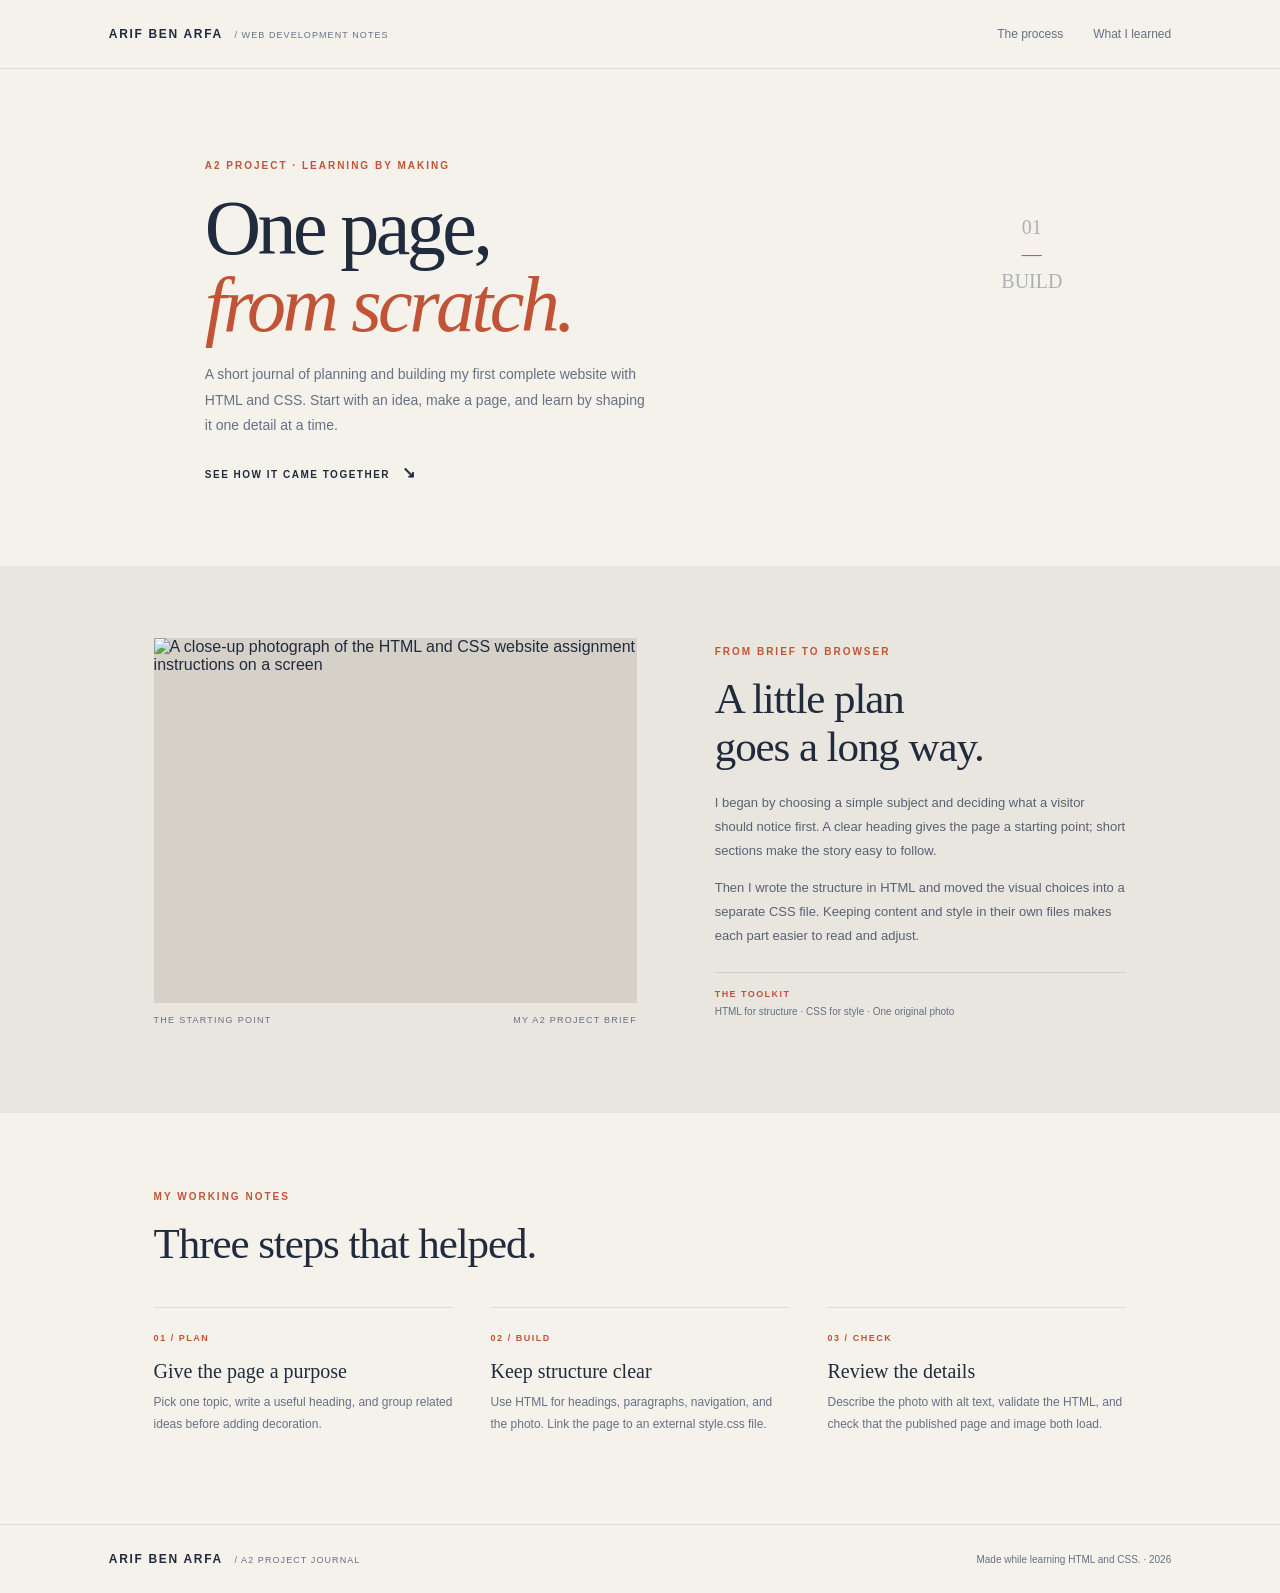
==== a2/index.html @ 4dd0fcff "Add A2 website HTML and CSS" ====
<!doctype html>
<!-- Created by Arif Ben Arfa -->
<html lang="en">
<head>
  <meta charset="utf-8">
  <meta name="viewport" content="width=device-width, initial-scale=1">
  <meta name="description" content="A short journal about planning and building my first website with HTML and CSS.">
  <title>One Page, From Scratch | Arif Ben Arfa</title>
  <link rel="stylesheet" href="style.css">
</head>
<body>
  <header class="site-header">
    <a class="wordmark" href="index.html" aria-label="Arif Ben Arfa home">ARIF BEN ARFA<span> / WEB DEVELOPMENT NOTES</span></a>
    <nav aria-label="Main navigation">
      <a href="#process">The process</a>
      <a href="#lessons">What I learned</a>
    </nav>
  </header>

  <main>
    <section class="hero" aria-labelledby="page-title">
      <p class="eyebrow">A2 PROJECT · LEARNING BY MAKING</p>
      <h1 id="page-title">One page,<br><em>from scratch.</em></h1>
      <p class="intro">A short journal of planning and building my first complete website with HTML and CSS. Start with an idea, make a page, and learn by shaping it one detail at a time.</p>
      <a class="text-link" href="#process">SEE HOW IT CAME TOGETHER <span aria-hidden="true">↘</span></a>
      <div class="hero-mark" aria-hidden="true">01<br><span>—</span><br>BUILD</div>
    </section>

    <div class="feature" id="process">
      <figure class="photo-card">
        <img src="images/assignment-brief.jpg" alt="A close-up photograph of the HTML and CSS website assignment instructions on a screen">
        <figcaption><span>THE STARTING POINT</span><span>MY A2 PROJECT BRIEF</span></figcaption>
      </figure>
      <article class="story">
        <p class="eyebrow">FROM BRIEF TO BROWSER</p>
        <h2 id="process-title">A little plan<br>goes a long way.</h2>
        <p>I began by choosing a simple subject and deciding what a visitor should notice first. A clear heading gives the page a starting point; short sections make the story easy to follow.</p>
        <p>Then I wrote the structure in HTML and moved the visual choices into a separate CSS file. Keeping content and style in their own files makes each part easier to read and adjust.</p>
        <div class="route"><span>THE TOOLKIT</span><span>HTML for structure · CSS for style · One original photo</span></div>
      </article>
    </div>

    <section class="notes" id="lessons" aria-labelledby="lessons-title">
      <p class="eyebrow">MY WORKING NOTES</p>
      <h2 id="lessons-title">Three steps that helped.</h2>
      <div class="note-grid">
        <article><span class="note-number">01 / PLAN</span><h3>Give the page a purpose</h3><p>Pick one topic, write a useful heading, and group related ideas before adding decoration.</p></article>
        <article><span class="note-number">02 / BUILD</span><h3>Keep structure clear</h3><p>Use HTML for headings, paragraphs, navigation, and the photo. Link the page to an external style.css file.</p></article>
        <article><span class="note-number">03 / CHECK</span><h3>Review the details</h3><p>Describe the photo with alt text, validate the HTML, and check that the published page and image both load.</p></article>
      </div>
    </section>
  </main>

  <footer class="site-footer"><a class="wordmark" href="#page-title">ARIF BEN ARFA<span> / A2 PROJECT JOURNAL</span></a><p>Made while learning HTML and CSS. · <span>2026</span></p></footer>
</body>
</html>
---- a2/style.css ----
/* Created by Arif Ben Arfa */

:root {
  color-scheme: light;
  --ink: #202b3d;
  --muted: #667183;
  --paper: #f5f2ec;
  --accent: #c15436;
  --line: #dedbd3;
}

* { box-sizing: border-box; }
html { scroll-behavior: smooth; }
body { margin: 0; background: var(--paper); color: var(--ink); font-family: Arial, Helvetica, sans-serif; }
a { color: inherit; }
.site-header, .site-footer { display: flex; align-items: center; justify-content: space-between; padding: 27px 8.5%; }
.site-header { border-bottom: 1px solid var(--line); }
.wordmark { font-size: 12px; font-weight: 700; letter-spacing: .14em; text-decoration: none; }
.wordmark span { margin-left: 8px; color: var(--muted); font-size: 9px; font-weight: 500; letter-spacing: .12em; }
nav { display: flex; gap: 30px; }
nav a { color: var(--muted); font-size: 12px; text-decoration: none; }
nav a:hover, .text-link:hover { color: var(--accent); }
.hero { position: relative; min-height: 470px; padding: 91px 16% 84px; overflow: hidden; }
.eyebrow { margin: 0 0 18px; color: var(--accent); font-size: 10px; font-weight: 700; letter-spacing: .2em; }
h1, h2, h3, p { margin-top: 0; }
h1, h2 { font-family: Georgia, 'Times New Roman', serif; font-weight: 500; }
h1 { margin-bottom: 19px; font-size: 78px; letter-spacing: -.045em; line-height: .99; }
h1 em { color: var(--accent); }
.intro { max-width: 440px; margin-bottom: 25px; color: var(--muted); font-size: 14px; line-height: 1.8; }
.text-link { color: var(--ink); font-size: 10px; font-weight: 700; letter-spacing: .15em; text-decoration: none; }
.text-link span { padding-left: 8px; font-size: 16px; }
.hero-mark { position: absolute; top: 145px; right: 17%; color: #adb1b7; font-family: Georgia, 'Times New Roman', serif; font-size: 20px; line-height: 1.35; text-align: center; }
.hero-mark span { color: var(--accent); }
.feature { display: grid; grid-template-columns: 1.08fr .92fr; gap: 8%; align-items: center; padding: 72px 12% 88px; background: #e9e6df; }
.photo-card { margin: 0; }
.photo-card img { display: block; width: 100%; height: 365px; background: #d6d1c8; object-fit: cover; }
.photo-card figcaption { display: flex; justify-content: space-between; margin-top: 12px; color: var(--muted); font-size: 9px; letter-spacing: .14em; }
.story h2, .notes h2 { margin-bottom: 20px; font-size: 43px; letter-spacing: -.025em; line-height: 1.12; }
.story > p:not(.eyebrow) { color: #586273; font-size: 13px; line-height: 1.85; }
.route { display: flex; flex-direction: column; gap: 7px; margin-top: 24px; padding-top: 16px; border-top: 1px solid #d2cec6; color: var(--muted); font-size: 10px; }
.route span:first-child { color: var(--accent); font-size: 9px; font-weight: 700; letter-spacing: .16em; }
.notes { padding: 78px 12% 89px; }
.notes h2 { margin-bottom: 39px; }
.note-grid { display: grid; grid-template-columns: repeat(3, 1fr); gap: 38px; }
.note-grid article { padding-top: 19px; border-top: 1px solid var(--line); }
.note-number { color: var(--accent); font-size: 9px; font-weight: 700; letter-spacing: .17em; }
.note-grid h3 { margin: 15px 0 9px; font-family: Georgia, 'Times New Roman', serif; font-size: 20px; font-weight: 500; }
.note-grid p { margin-bottom: 0; color: var(--muted); font-size: 12px; line-height: 1.8; }
.site-footer { border-top: 1px solid var(--line); }
.site-footer p { margin: 0; color: var(--muted); font-size: 10px; }
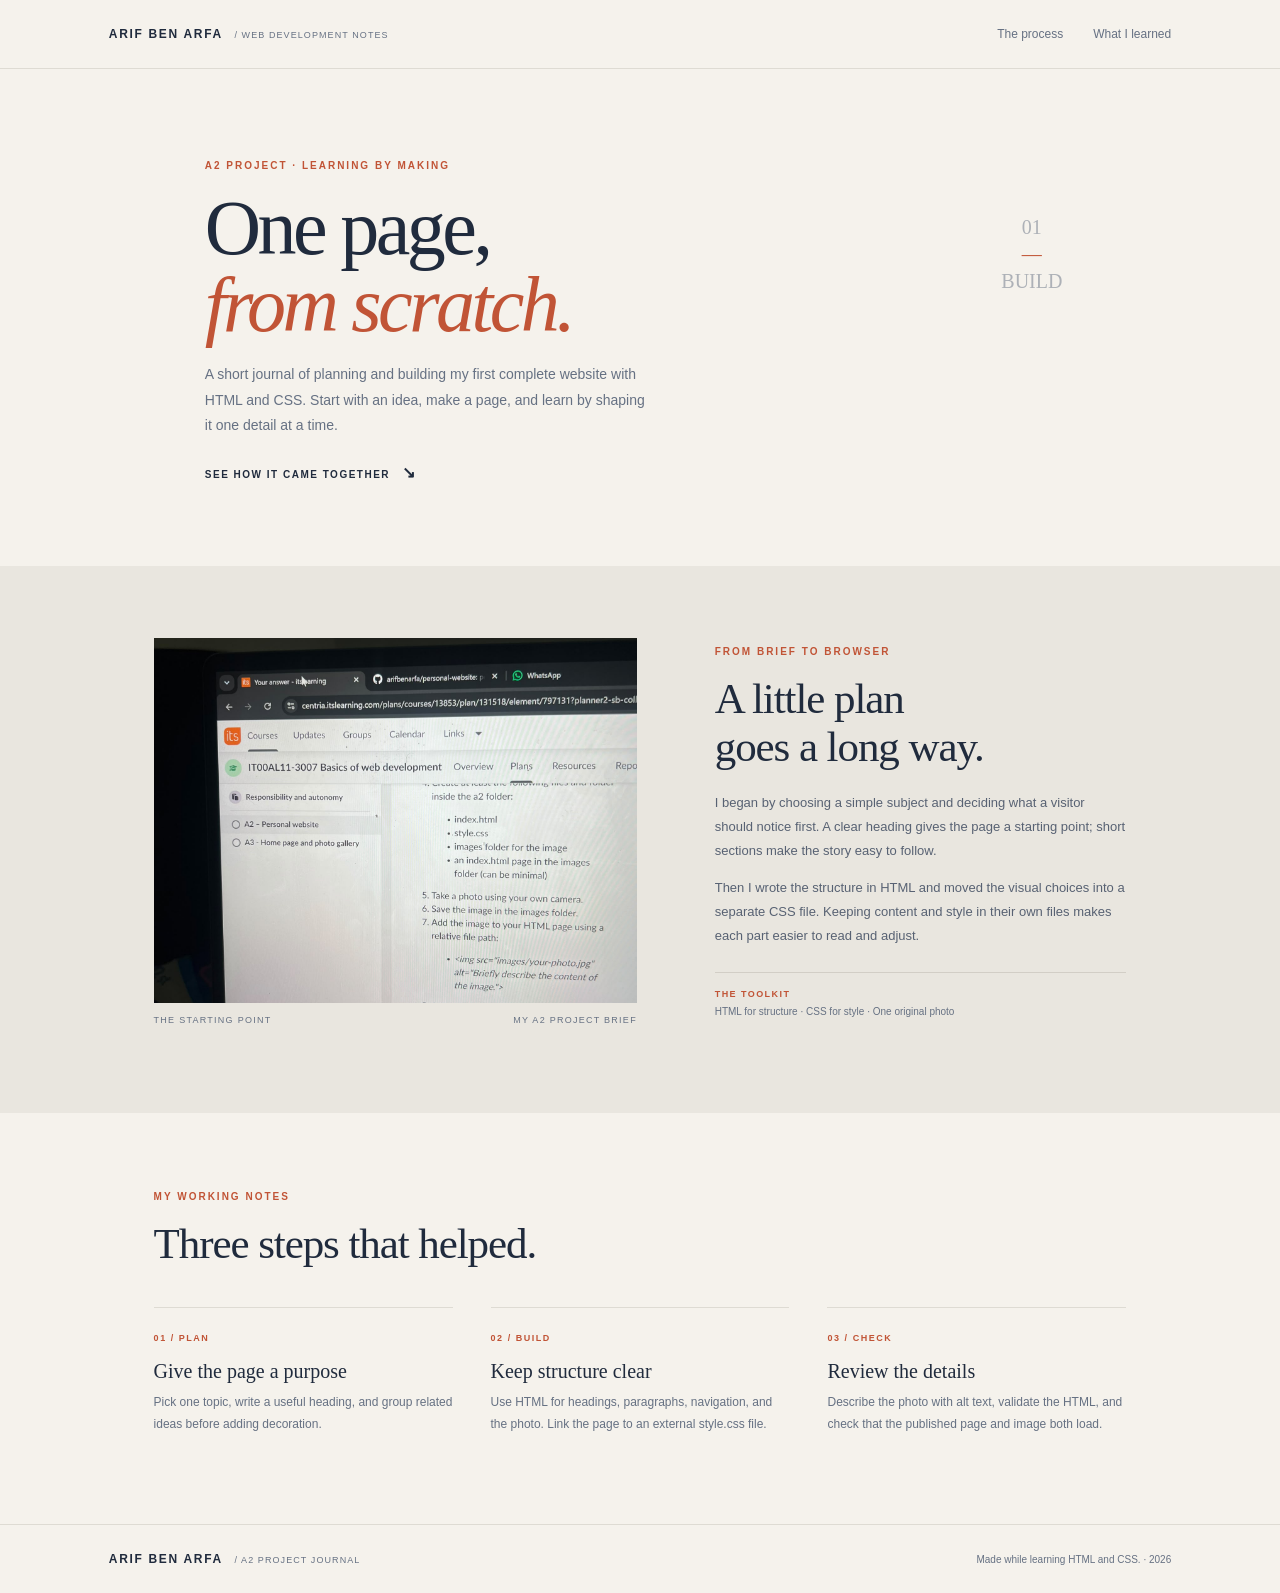
==== commit 0b2e1e9f: "Replace image source in index.html" ====
--- a/a2/index.html
+++ b/a2/index.html
@@ -28,7 +28,7 @@
 
     <div class="feature" id="process">
       <figure class="photo-card">
-        <img src="images/assignment-brief.jpg" alt="A close-up photograph of the HTML and CSS website assignment instructions on a screen">
+        <img src="images/WhatsApp%20Image%202026-10-11%20at%2015.34.47.jpeg" alt="A close-up photograph of the HTML and CSS website assignment instructions on a screen">
         <figcaption><span>THE STARTING POINT</span><span>MY A2 PROJECT BRIEF</span></figcaption>
       </figure>
       <article class="story">
